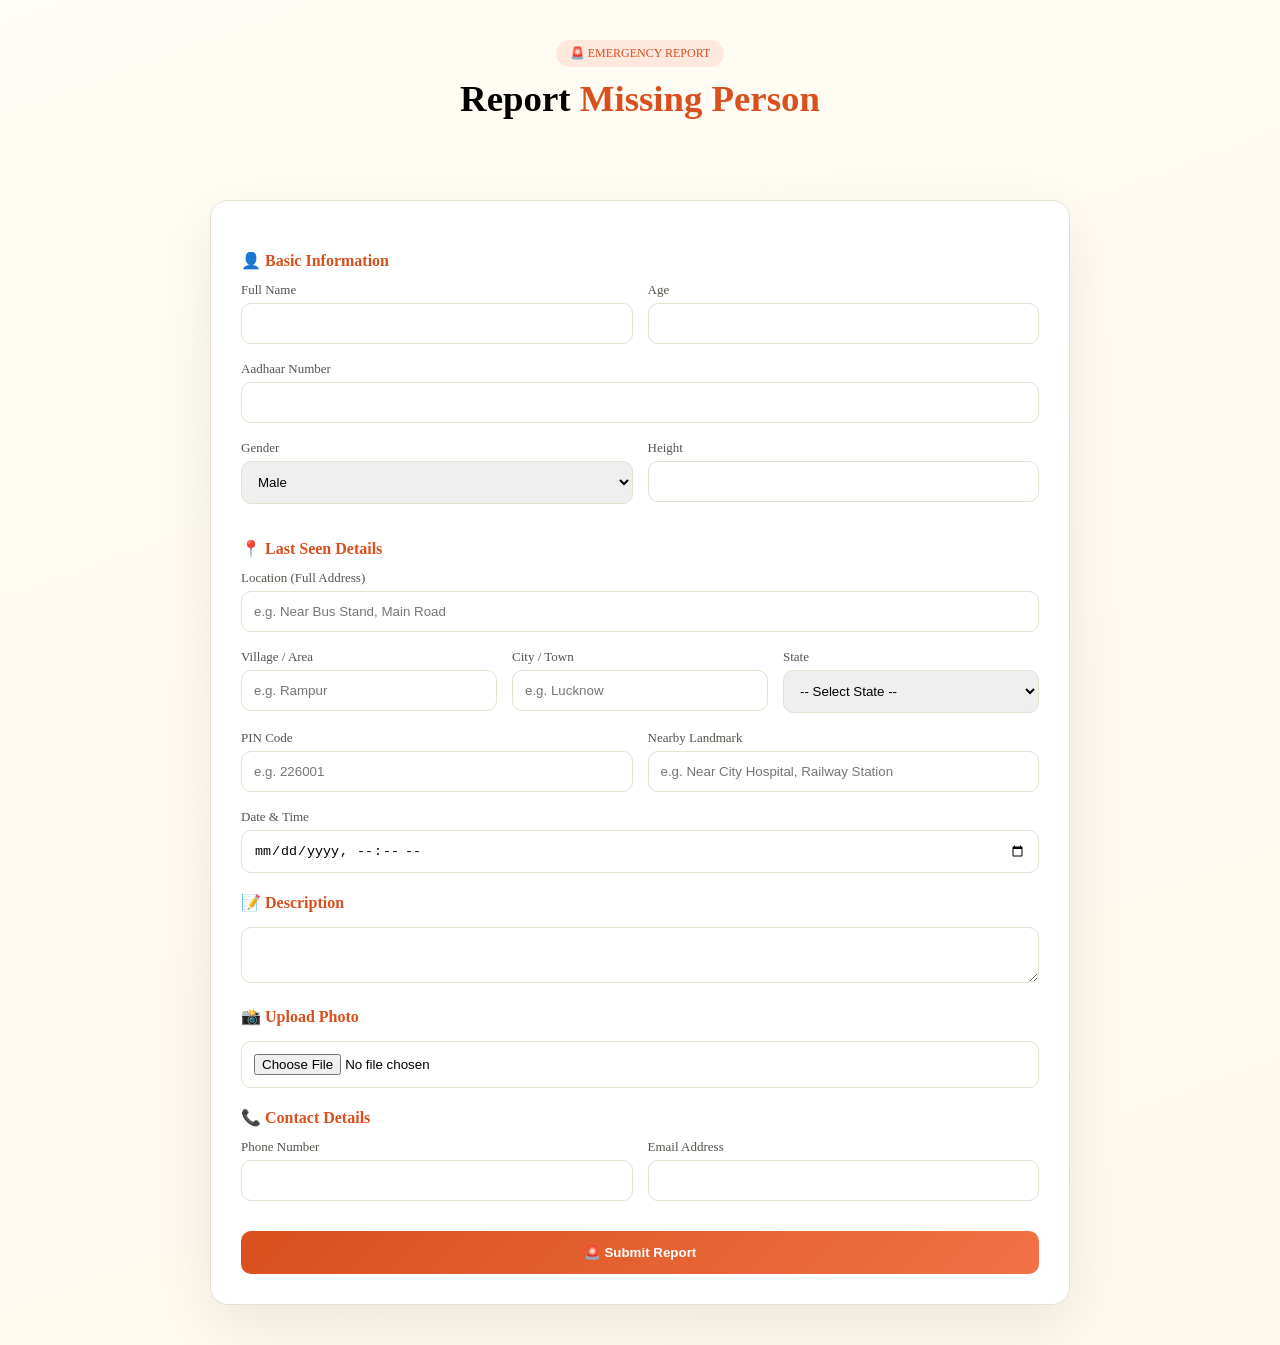
==== frontend/report.html @ d9f00da7 "deploy" ====
<!DOCTYPE html>
<html lang="en">
<head>
<meta charset="UTF-8">
<meta name="viewport" content="width=device-width, initial-scale=1.0">
<title>Report Missing Person</title>

<style>
:root{
  --primary:#D94F1E;
  --primary2:#F07245;
  --bg:#FFFDF5;
  --card:#fff;
  --border:#E7E0D0;
  --text:#1C1917;
  --text2:#57534E;
}

*{margin:0;padding:0;box-sizing:border-box;}

body{
  font-family:'Segoe UI';
  background:linear-gradient(160deg,#FFFDF5,#FFF8EC);
}

.hero{
  text-align:center;
  padding:40px 20px;
}

.badge{
  display:inline-block;
  padding:6px 14px;
  background:#FFE8DE;
  color:var(--primary);
  border-radius:20px;
  font-size:12px;
  margin-bottom:10px;
}

.hero h1{font-size:2.3rem;}
.hero span{color:var(--primary);}

.container{
  max-width:900px;
  margin:20px auto;
  padding:20px;
}

.card{
  background:var(--card);
  padding:30px;
  border-radius:18px;
  box-shadow:0 20px 60px rgba(0,0,0,0.08);
  border:1px solid var(--border);
}

.section-title{
  margin:20px 0 10px;
  color:var(--primary);
  font-weight:600;
}

.input{margin-bottom:15px;}

.input label{
  font-size:13px;
  color:var(--text2);
}

.input input,
.input textarea,
.input select{
  width:100%;
  padding:12px;
  margin-top:5px;
  border-radius:10px;
  border:1px solid var(--border);
}

.grid{
  display:grid;
  grid-template-columns:1fr 1fr;
  gap:15px;
}

.grid3{
  display:grid;
  grid-template-columns:1fr 1fr 1fr;
  gap:15px;
}

.btn{
  width:100%;
  padding:14px;
  border:none;
  border-radius:10px;
  background:linear-gradient(135deg,var(--primary),var(--primary2));
  color:#fff;
  font-weight:bold;
  cursor:pointer;
  margin-top:15px;
}

.msg{
  margin-top:12px;
  padding:12px;
  border-radius:8px;
  display:none;
}

.success{background:#d1fae5;color:#065f46;}
.error{background:#fee2e2;color:#991b1b;}

.preview{
  width:100%;
  height:160px;
  object-fit:cover;
  border-radius:10px;
  margin-top:10px;
  display:none;
}

@media(max-width:700px){
  .grid{grid-template-columns:1fr;}
  .grid3{grid-template-columns:1fr;}
}
</style>
</head>

<body>

<div class="hero">
  <div class="badge">🚨 EMERGENCY REPORT</div>
  <h1>Report <span>Missing Person</span></h1>
</div>

<div class="container">
<div class="card">

<form id="form">

<div class="section-title">👤 Basic Information</div>

<div class="grid">
  <div class="input">
    <label>Full Name</label>
    <input type="text" id="name" required>
  </div>

  <div class="input">
    <label>Age</label>
    <input type="number" id="age" required>
  </div>
</div>

<div class="input">
  <label>Aadhaar Number</label>
  <input type="text" id="aadhar" maxlength="12" required>
</div>

<div class="grid">
  <div class="input">
    <label>Gender</label>
    <select id="gender">
      <option>Male</option>
      <option>Female</option>
    </select>
  </div>

  <div class="input">
    <label>Height</label>
    <input type="text" id="height">
  </div>
</div>

<div class="section-title">📍 Last Seen Details</div>

<div class="input">
  <label>Location (Full Address)</label>
  <input type="text" id="location" required placeholder="e.g. Near Bus Stand, Main Road">
</div>

<div class="grid3">
  <div class="input">
    <label>Village / Area</label>
    <input type="text" id="village" placeholder="e.g. Rampur">
  </div>

  <div class="input">
    <label>City / Town</label>
    <input type="text" id="city" placeholder="e.g. Lucknow">
  </div>

  <div class="input">
    <label>State</label>
    <select id="state">
      <option value="">-- Select State --</option>
      <option>Andhra Pradesh</option>
      <option>Arunachal Pradesh</option>
      <option>Assam</option>
      <option>Bihar</option>
      <option>Chhattisgarh</option>
      <option>Goa</option>
      <option>Gujarat</option>
      <option>Haryana</option>
      <option>Himachal Pradesh</option>
      <option>Jharkhand</option>
      <option>Karnataka</option>
      <option>Kerala</option>
      <option>Madhya Pradesh</option>
      <option>Maharashtra</option>
      <option>Manipur</option>
      <option>Meghalaya</option>
      <option>Mizoram</option>
      <option>Nagaland</option>
      <option>Odisha</option>
      <option>Punjab</option>
      <option>Rajasthan</option>
      <option>Sikkim</option>
      <option>Tamil Nadu</option>
      <option>Telangana</option>
      <option>Tripura</option>
      <option>Uttar Pradesh</option>
      <option>Uttarakhand</option>
      <option>West Bengal</option>
      <option>Delhi</option>
      <option>Jammu & Kashmir</option>
      <option>Ladakh</option>
      <option>Chandigarh</option>
      <option>Puducherry</option>
    </select>
  </div>
</div>

<div class="grid">
  <div class="input">
    <label>PIN Code</label>
    <input type="text" id="pincode" maxlength="6" placeholder="e.g. 226001">
  </div>

  <div class="input">
    <label>Nearby Landmark</label>
    <input type="text" id="nearby" placeholder="e.g. Near City Hospital, Railway Station">
  </div>
</div>

<div class="input">
  <label>Date &amp; Time</label>
  <input type="datetime-local" id="date">
</div>

<div class="section-title">📝 Description</div>

<div class="input">
  <textarea id="desc"></textarea>
</div>

<div class="section-title">📸 Upload Photo</div>

<div class="input">
  <input type="file" id="file" accept="image/*">
  <img id="preview" class="preview">
</div>

<div class="section-title">📞 Contact Details</div>

<div class="grid">
  <div class="input">
    <label>Phone Number</label>
    <input type="text" id="phone">
  </div>

  <div class="input">
    <label>Email Address</label>
    <input type="email" id="email">
  </div>
</div>

<button class="btn">🚨 Submit Report</button>

<div id="msg" class="msg"></div>

</form>

</div>
</div>

<script>

const nameInput     = document.getElementById("name");
const ageInput      = document.getElementById("age");
const aadharInput   = document.getElementById("aadhar");
const genderInput   = document.getElementById("gender");
const heightInput   = document.getElementById("height");
const locationInput = document.getElementById("location");
const villageInput  = document.getElementById("village");
const cityInput     = document.getElementById("city");
const stateInput    = document.getElementById("state");
const pincodeInput  = document.getElementById("pincode");
const nearbyInput   = document.getElementById("nearby");
const dateInput     = document.getElementById("date");
const descInput     = document.getElementById("desc");
const phoneInput    = document.getElementById("phone");
const emailInput    = document.getElementById("email");

const file    = document.getElementById("file");
const preview = document.getElementById("preview");
const form    = document.getElementById("form");
const msg     = document.getElementById("msg");

// IMAGE PREVIEW
file.onchange = e=>{
  const f = e.target.files[0];
  if(f){
    preview.src = URL.createObjectURL(f);
    preview.style.display="block";
  }
};

// SUBMIT
form.onsubmit = async (e)=>{
  e.preventDefault();

  if(aadharInput.value.length !== 12){
    showMsg("Aadhaar must be 12 digits","error");
    return;
  }

  if(pincodeInput.value && pincodeInput.value.length !== 6){
    showMsg("PIN Code must be 6 digits","error");
    return;
  }

  // Build full location string
  let fullLocation = locationInput.value;
  if(villageInput.value)  fullLocation += ", " + villageInput.value;
  if(cityInput.value)     fullLocation += ", " + cityInput.value;
  if(stateInput.value)    fullLocation += ", " + stateInput.value;
  if(pincodeInput.value)  fullLocation += " - " + pincodeInput.value;

  let formData = new FormData();

  formData.append("name",     nameInput.value);
  formData.append("age",      ageInput.value);
  formData.append("aadhar",   aadharInput.value);
  formData.append("gender",   genderInput.value);
  formData.append("height",   heightInput.value);
  formData.append("location", fullLocation);
  formData.append("village",  villageInput.value);
  formData.append("city",     cityInput.value);
  formData.append("state",    stateInput.value);
  formData.append("pincode",  pincodeInput.value);
  formData.append("nearby",   nearbyInput.value);
  formData.append("date",     dateInput.value);
  formData.append("details",  descInput.value);
  formData.append("phone",    phoneInput.value);
  formData.append("email",    emailInput.value);

  if(file.files[0]){
    formData.append("photo", file.files[0]);
  }

  try{
    const res = await fetch("/api/report", {
      method:"POST",
      body: formData
    });

    const result = await res.json();

    if(res.status === 200){
      showMsg("Report submitted successfully","success");
      form.reset();
      preview.style.display="none";
    } else {
      showMsg(result.error || "Error","error");
    }

  } catch{
    showMsg("Server error","error");
  }
};

function showMsg(text,type){
  msg.style.display="block";
  msg.className="msg "+type;
  msg.innerText=text;
}

</script>

</body>
</html>
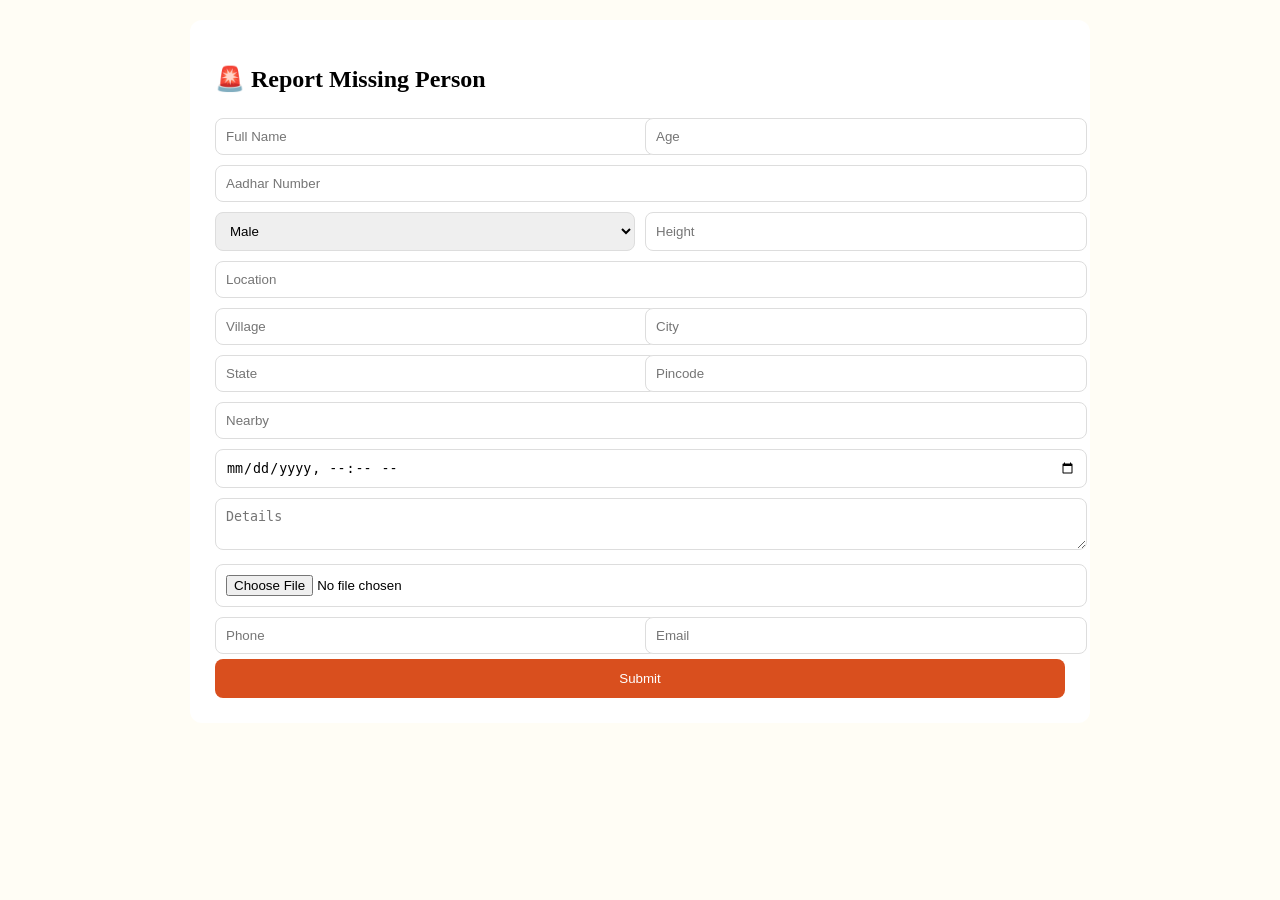
==== commit 638faf15: "updated" ====
--- a/frontend/report.html
+++ b/frontend/report.html
@@ -1,4 +1,5 @@
 <!DOCTYPE html>
+
 <html lang="en">
 <head>
 <meta charset="UTF-8">
@@ -6,278 +7,71 @@
 <title>Report Missing Person</title>
 
 <style>
-:root{
-  --primary:#D94F1E;
-  --primary2:#F07245;
-  --bg:#FFFDF5;
-  --card:#fff;
-  --border:#E7E0D0;
-  --text:#1C1917;
-  --text2:#57534E;
-}
+body{font-family:'Segoe UI';background:#FFFDF5;margin:0}
+.container{max-width:900px;margin:auto;padding:20px}
+.card{background:#fff;padding:25px;border-radius:12px}
+input,select,textarea{width:100%;padding:10px;margin:5px 0;border-radius:8px;border:1px solid #ddd}
+.grid{display:grid;grid-template-columns:1fr 1fr;gap:10px}
+.btn{padding:12px;background:#D94F1E;color:#fff;border:none;border-radius:8px;width:100%}
+.preview{width:100%;height:150px;object-fit:cover;display:none;margin-top:10px}
+.msg{margin-top:10px;padding:10px;border-radius:6px;display:none}
+.success{background:#d1fae5;color:#065f46}
+.error{background:#fee2e2;color:#991b1b}
+</style>
 
-*{margin:0;padding:0;box-sizing:border-box;}
-
-body{
-  font-family:'Segoe UI';
-  background:linear-gradient(160deg,#FFFDF5,#FFF8EC);
-}
-
-.hero{
-  text-align:center;
-  padding:40px 20px;
-}
-
-.badge{
-  display:inline-block;
-  padding:6px 14px;
-  background:#FFE8DE;
-  color:var(--primary);
-  border-radius:20px;
-  font-size:12px;
-  margin-bottom:10px;
-}
-
-.hero h1{font-size:2.3rem;}
-.hero span{color:var(--primary);}
-
-.container{
-  max-width:900px;
-  margin:20px auto;
-  padding:20px;
-}
-
-.card{
-  background:var(--card);
-  padding:30px;
-  border-radius:18px;
-  box-shadow:0 20px 60px rgba(0,0,0,0.08);
-  border:1px solid var(--border);
-}
-
-.section-title{
-  margin:20px 0 10px;
-  color:var(--primary);
-  font-weight:600;
-}
-
-.input{margin-bottom:15px;}
-
-.input label{
-  font-size:13px;
-  color:var(--text2);
-}
-
-.input input,
-.input textarea,
-.input select{
-  width:100%;
-  padding:12px;
-  margin-top:5px;
-  border-radius:10px;
-  border:1px solid var(--border);
-}
-
-.grid{
-  display:grid;
-  grid-template-columns:1fr 1fr;
-  gap:15px;
-}
-
-.grid3{
-  display:grid;
-  grid-template-columns:1fr 1fr 1fr;
-  gap:15px;
-}
-
-.btn{
-  width:100%;
-  padding:14px;
-  border:none;
-  border-radius:10px;
-  background:linear-gradient(135deg,var(--primary),var(--primary2));
-  color:#fff;
-  font-weight:bold;
-  cursor:pointer;
-  margin-top:15px;
-}
-
-.msg{
-  margin-top:12px;
-  padding:12px;
-  border-radius:8px;
-  display:none;
-}
-
-.success{background:#d1fae5;color:#065f46;}
-.error{background:#fee2e2;color:#991b1b;}
-
-.preview{
-  width:100%;
-  height:160px;
-  object-fit:cover;
-  border-radius:10px;
-  margin-top:10px;
-  display:none;
-}
-
-@media(max-width:700px){
-  .grid{grid-template-columns:1fr;}
-  .grid3{grid-template-columns:1fr;}
-}
-</style>
 </head>
-
 <body>
-
-<div class="hero">
-  <div class="badge">🚨 EMERGENCY REPORT</div>
-  <h1>Report <span>Missing Person</span></h1>
-</div>
 
 <div class="container">
 <div class="card">
 
-<form id="form">
+<h2>🚨 Report Missing Person</h2>
 
-<div class="section-title">👤 Basic Information</div>
+<form id="form" enctype="multipart/form-data">
 
 <div class="grid">
-  <div class="input">
-    <label>Full Name</label>
-    <input type="text" id="name" required>
-  </div>
-
-  <div class="input">
-    <label>Age</label>
-    <input type="number" id="age" required>
-  </div>
+<input type="text" name="name" placeholder="Full Name" required>
+<input type="number" name="age" placeholder="Age" required>
 </div>
 
-<div class="input">
-  <label>Aadhaar Number</label>
-  <input type="text" id="aadhar" maxlength="12" required>
+<input type="text" name="aadhar" placeholder="Aadhar Number" maxlength="12" required>
+
+<div class="grid">
+<select name="gender">
+<option>Male</option>
+<option>Female</option>
+</select>
+<input type="text" name="height" placeholder="Height">
+</div>
+
+<input type="text" name="location" placeholder="Location" required>
+
+<div class="grid">
+<input type="text" name="village" placeholder="Village">
+<input type="text" name="city" placeholder="City">
 </div>
 
 <div class="grid">
-  <div class="input">
-    <label>Gender</label>
-    <select id="gender">
-      <option>Male</option>
-      <option>Female</option>
-    </select>
-  </div>
-
-  <div class="input">
-    <label>Height</label>
-    <input type="text" id="height">
-  </div>
+<input type="text" name="state" placeholder="State">
+<input type="text" name="pincode" placeholder="Pincode">
 </div>
 
-<div class="section-title">📍 Last Seen Details</div>
+<input type="text" name="nearby" placeholder="Nearby">
 
-<div class="input">
-  <label>Location (Full Address)</label>
-  <input type="text" id="location" required placeholder="e.g. Near Bus Stand, Main Road">
-</div>
+<input type="datetime-local" name="date">
 
-<div class="grid3">
-  <div class="input">
-    <label>Village / Area</label>
-    <input type="text" id="village" placeholder="e.g. Rampur">
-  </div>
-
-  <div class="input">
-    <label>City / Town</label>
-    <input type="text" id="city" placeholder="e.g. Lucknow">
-  </div>
-
-  <div class="input">
-    <label>State</label>
-    <select id="state">
-      <option value="">-- Select State --</option>
-      <option>Andhra Pradesh</option>
-      <option>Arunachal Pradesh</option>
-      <option>Assam</option>
-      <option>Bihar</option>
-      <option>Chhattisgarh</option>
-      <option>Goa</option>
-      <option>Gujarat</option>
-      <option>Haryana</option>
-      <option>Himachal Pradesh</option>
-      <option>Jharkhand</option>
-      <option>Karnataka</option>
-      <option>Kerala</option>
-      <option>Madhya Pradesh</option>
-      <option>Maharashtra</option>
-      <option>Manipur</option>
-      <option>Meghalaya</option>
-      <option>Mizoram</option>
-      <option>Nagaland</option>
-      <option>Odisha</option>
-      <option>Punjab</option>
-      <option>Rajasthan</option>
-      <option>Sikkim</option>
-      <option>Tamil Nadu</option>
-      <option>Telangana</option>
-      <option>Tripura</option>
-      <option>Uttar Pradesh</option>
-      <option>Uttarakhand</option>
-      <option>West Bengal</option>
-      <option>Delhi</option>
-      <option>Jammu & Kashmir</option>
-      <option>Ladakh</option>
-      <option>Chandigarh</option>
-      <option>Puducherry</option>
-    </select>
-  </div>
+<textarea name="details" placeholder="Details"></textarea>
+<div>
+  <input type="file" id="file" name="photo" accept="image/*">
+  <img id="preview" class="preview">
 </div>
 
 <div class="grid">
-  <div class="input">
-    <label>PIN Code</label>
-    <input type="text" id="pincode" maxlength="6" placeholder="e.g. 226001">
-  </div>
-
-  <div class="input">
-    <label>Nearby Landmark</label>
-    <input type="text" id="nearby" placeholder="e.g. Near City Hospital, Railway Station">
-  </div>
+<input type="text" name="phone" placeholder="Phone">
+<input type="email" name="email" placeholder="Email">
 </div>
 
-<div class="input">
-  <label>Date &amp; Time</label>
-  <input type="datetime-local" id="date">
-</div>
-
-<div class="section-title">📝 Description</div>
-
-<div class="input">
-  <textarea id="desc"></textarea>
-</div>
-
-<div class="section-title">📸 Upload Photo</div>
-
-<div class="input">
-  <input type="file" id="file" accept="image/*">
-  <img id="preview" class="preview">
-</div>
-
-<div class="section-title">📞 Contact Details</div>
-
-<div class="grid">
-  <div class="input">
-    <label>Phone Number</label>
-    <input type="text" id="phone">
-  </div>
-
-  <div class="input">
-    <label>Email Address</label>
-    <input type="email" id="email">
-  </div>
-</div>
-
-<button class="btn">🚨 Submit Report</button>
+<button class="btn">Submit</button>
 
 <div id="msg" class="msg"></div>
 
@@ -288,28 +82,12 @@
 
 <script>
 
-const nameInput     = document.getElementById("name");
-const ageInput      = document.getElementById("age");
-const aadharInput   = document.getElementById("aadhar");
-const genderInput   = document.getElementById("gender");
-const heightInput   = document.getElementById("height");
-const locationInput = document.getElementById("location");
-const villageInput  = document.getElementById("village");
-const cityInput     = document.getElementById("city");
-const stateInput    = document.getElementById("state");
-const pincodeInput  = document.getElementById("pincode");
-const nearbyInput   = document.getElementById("nearby");
-const dateInput     = document.getElementById("date");
-const descInput     = document.getElementById("desc");
-const phoneInput    = document.getElementById("phone");
-const emailInput    = document.getElementById("email");
+const file = document.getElementById("file");
+const preview = document.getElementById("preview");
+const form = document.getElementById("form");
+const msg = document.getElementById("msg");
 
-const file    = document.getElementById("file");
-const preview = document.getElementById("preview");
-const form    = document.getElementById("form");
-const msg     = document.getElementById("msg");
-
-// IMAGE PREVIEW
+// Preview image
 file.onchange = e=>{
   const f = e.target.files[0];
   if(f){
@@ -318,47 +96,15 @@
   }
 };
 
-// SUBMIT
+// Submit form
 form.onsubmit = async (e)=>{
   e.preventDefault();
 
-  if(aadharInput.value.length !== 12){
-    showMsg("Aadhaar must be 12 digits","error");
-    return;
-  }
+  const formData = new FormData(form);
 
-  if(pincodeInput.value && pincodeInput.value.length !== 6){
-    showMsg("PIN Code must be 6 digits","error");
-    return;
-  }
-
-  // Build full location string
-  let fullLocation = locationInput.value;
-  if(villageInput.value)  fullLocation += ", " + villageInput.value;
-  if(cityInput.value)     fullLocation += ", " + cityInput.value;
-  if(stateInput.value)    fullLocation += ", " + stateInput.value;
-  if(pincodeInput.value)  fullLocation += " - " + pincodeInput.value;
-
-  let formData = new FormData();
-
-  formData.append("name",     nameInput.value);
-  formData.append("age",      ageInput.value);
-  formData.append("aadhar",   aadharInput.value);
-  formData.append("gender",   genderInput.value);
-  formData.append("height",   heightInput.value);
-  formData.append("location", fullLocation);
-  formData.append("village",  villageInput.value);
-  formData.append("city",     cityInput.value);
-  formData.append("state",    stateInput.value);
-  formData.append("pincode",  pincodeInput.value);
-  formData.append("nearby",   nearbyInput.value);
-  formData.append("date",     dateInput.value);
-  formData.append("details",  descInput.value);
-  formData.append("phone",    phoneInput.value);
-  formData.append("email",    emailInput.value);
-
-  if(file.files[0]){
-    formData.append("photo", file.files[0]);
+  // Ensure photo goes
+  if(file.files.length > 0){
+    formData.set("photo", file.files[0]);
   }
 
   try{
@@ -369,7 +115,7 @@
 
     const result = await res.json();
 
-    if(res.status === 200){
+    if(res.ok){
       showMsg("Report submitted successfully","success");
       form.reset();
       preview.style.display="none";
@@ -377,7 +123,7 @@
       showMsg(result.error || "Error","error");
     }
 
-  } catch{
+  } catch(e){
     showMsg("Server error","error");
   }
 };
@@ -391,4 +137,4 @@
 </script>
 
 </body>
-</html>+</html>
